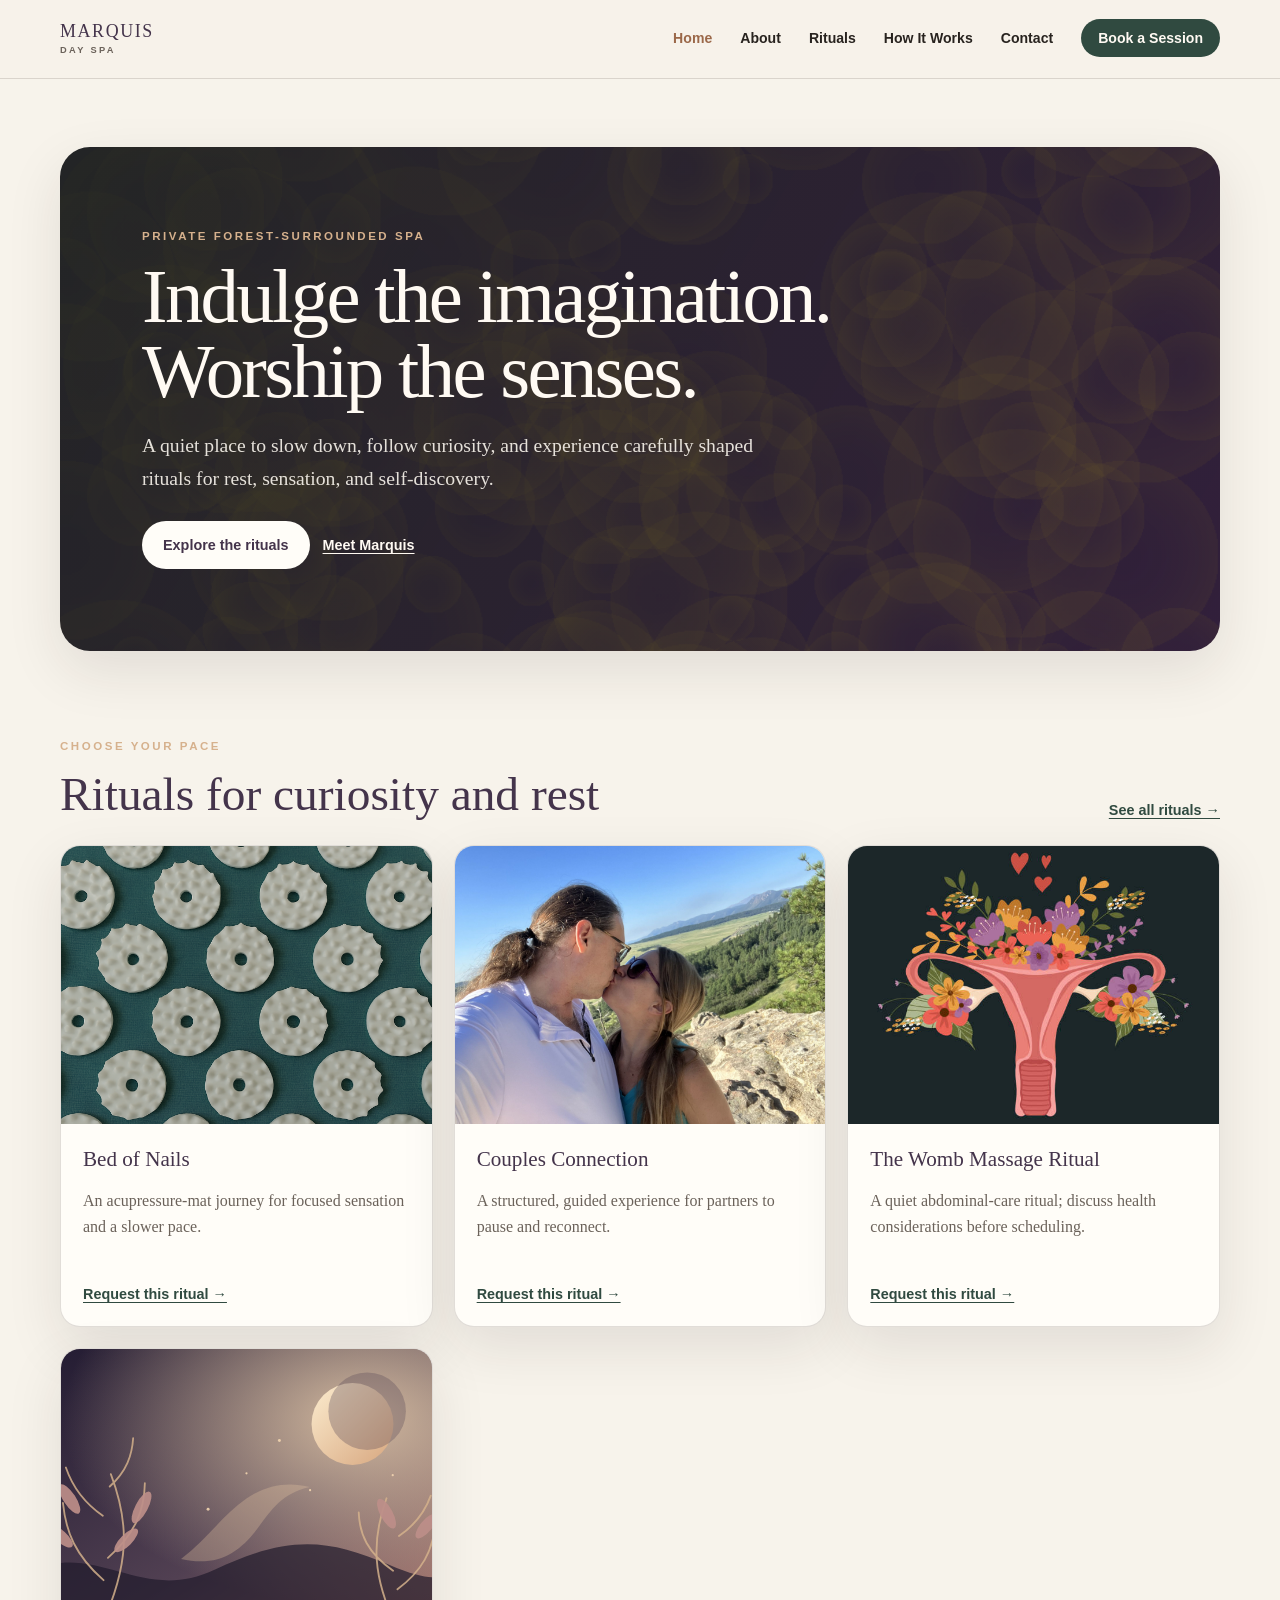
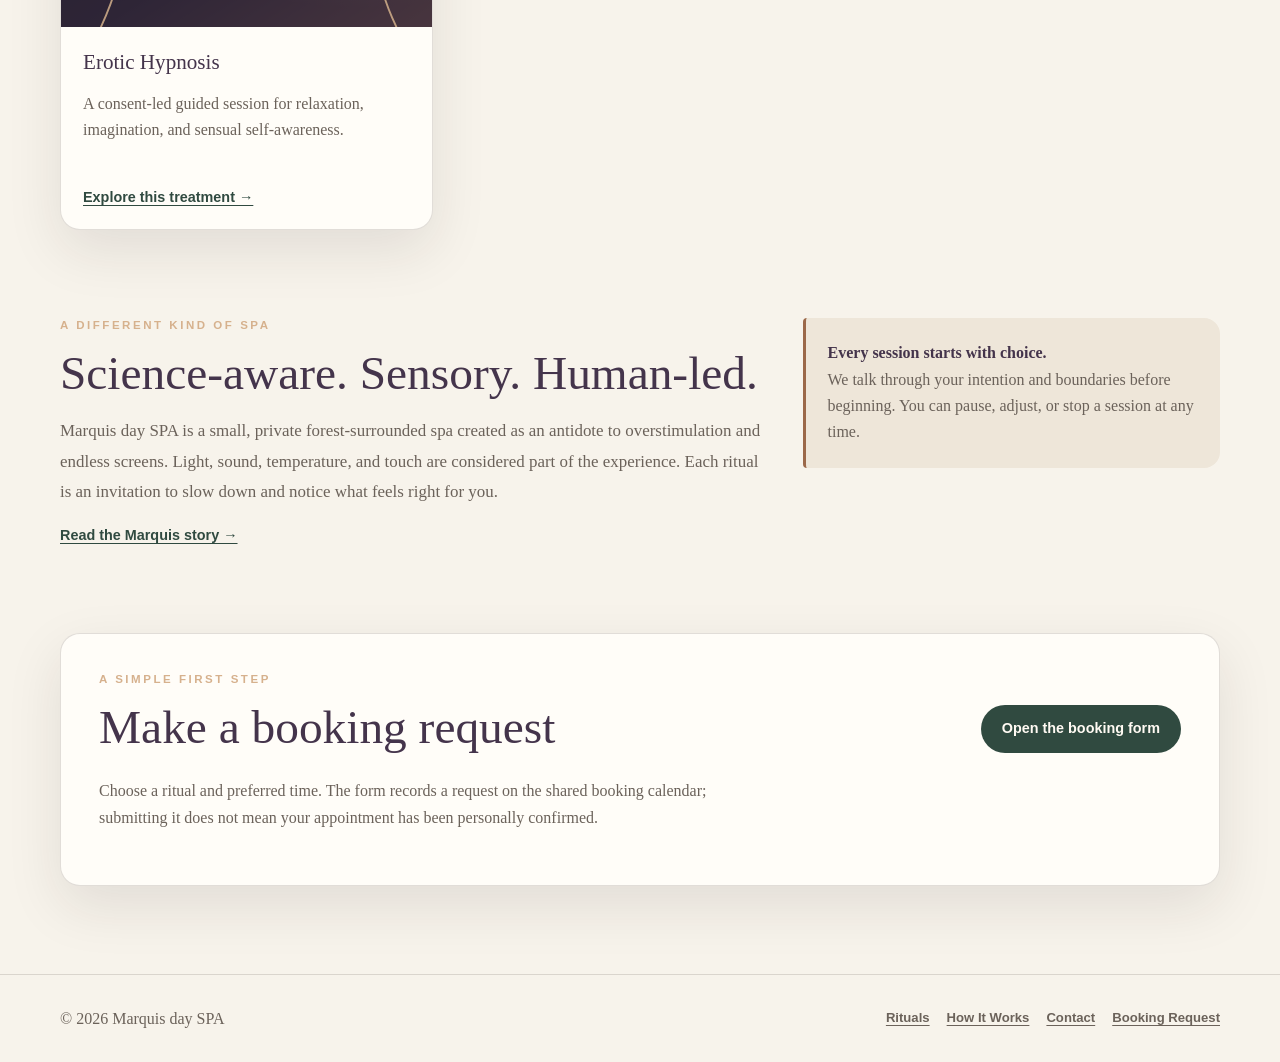
==== index.html @ 481f4c31 "deploy: dcmcshan/marquis-spa@319fe5476f44ca0e61ece6fa4d8bb4fc6981d856" ====
<!doctype html>
<html lang="en">
  <head>
    <meta charset="utf-8" />
    <meta name="viewport" content="width=device-width, initial-scale=1" />
    <meta name="description" content="A private, forest-surrounded spa for sensory rituals, deep rest, and embodied curiosity." />
    <meta name="theme-color" content="#f7f3eb" />
    <title>Marquis day SPA | Indulge the imagination</title>
    <link rel="stylesheet" href="/shared/site.css" />
  </head>
  <body>
    <a class="skip-link" href="#main">Skip to content</a>
    <header class="site-header">
      <nav class="nav-wrap" aria-label="Main navigation">
        <a class="brand" href="/">Marquis <span>day SPA</span></a>
        <ul class="nav-links">
          <li><a aria-current="page" href="/">Home</a></li>
          <li><a href="/about/">About</a></li>
          <li><a href="/product-category/services/">Rituals</a></li>
          <li><a href="/work-with-me/">How It Works</a></li>
          <li><a href="/contact/">Contact</a></li>
          <li><a class="nav-book" href="/booking/">Book a Session</a></li>
        </ul>
      </nav>
    </header>
    <main id="main" class="page">
      <section class="hero">
        <p class="eyebrow">Private forest-surrounded spa</p>
        <h1>Indulge the imagination. Worship the senses.</h1>
        <p class="lede">A quiet place to slow down, follow curiosity, and experience carefully shaped rituals for rest, sensation, and self-discovery.</p>
        <div class="hero-actions">
          <a class="button button-light" href="/product-category/services/">Explore the rituals</a>
          <a class="text-link" style="color:#fffaf3;align-self:center" href="/about/">Meet Marquis</a>
        </div>
      </section>

      <section class="section">
        <div class="section-head">
          <div>
            <p class="eyebrow">Choose your pace</p>
            <h2>Rituals for curiosity and rest</h2>
          </div>
          <a class="text-link" href="/product-category/services/">See all rituals →</a>
        </div>
        <div class="grid">
          <article class="treatment-card">
            <img src="/wp-content/uploads/2025/05/image.png" alt="Acupressure mat prepared for a quiet spa session" loading="lazy" />
            <div class="treatment-card-body">
              <h3>Bed of Nails</h3>
              <p>An acupressure-mat journey for focused sensation and a slower pace.</p>
              <a class="text-link" href="/booking/?service=Bed%20of%20Nails%3A%20The%20Acupressure%20Mat%20Journey">Request this ritual →</a>
            </div>
          </article>
          <article class="treatment-card">
            <img src="/wp-content/uploads/2026/01/img_8115-scaled.jpeg" alt="The Marquis spa space" loading="lazy" />
            <div class="treatment-card-body">
              <h3>Couples Connection</h3>
              <p>A structured, guided experience for partners to pause and reconnect.</p>
              <a class="text-link" href="/booking/?service=Couples%20Connection%20Ritual">Request this ritual →</a>
            </div>
          </article>
          <article class="treatment-card">
            <img src="/wp-content/uploads/2025/04/istockphoto-1406697805-612x612-1.jpg" alt="Warm, softly lit setting for the Womb Massage Ritual" loading="lazy" />
            <div class="treatment-card-body">
              <h3>The Womb Massage Ritual</h3>
              <p>A quiet abdominal-care ritual; discuss health considerations before scheduling.</p>
              <a class="text-link" href="/booking/?service=The%20Womb%20Massage%20Ritual%20%E2%80%93%20A%20Return%20to%20Center">Request this ritual →</a>
            </div>
          </article>
          <article class="treatment-card">
            <img src="/shop/erotic-hypnosis/treatment-art.svg" alt="Moonlit botanical artwork for Erotic Hypnosis" loading="lazy" />
            <div class="treatment-card-body">
              <h3>Erotic Hypnosis</h3>
              <p>A consent-led guided session for relaxation, imagination, and sensual self-awareness.</p>
              <a class="text-link" href="/shop/erotic-hypnosis/">Explore this treatment →</a>
            </div>
          </article>
        </div>
      </section>

      <section class="section two-col">
        <div>
          <p class="eyebrow">A different kind of spa</p>
          <h2 class="page-title">Science-aware. Sensory. Human-led.</h2>
          <p class="prose">Marquis day SPA is a small, private forest-surrounded spa created as an antidote to overstimulation and endless screens. Light, sound, temperature, and touch are considered part of the experience. Each ritual is an invitation to slow down and notice what feels right for you.</p>
          <a class="text-link" href="/about/">Read the Marquis story →</a>
        </div>
        <aside class="callout"><strong>Every session starts with choice.</strong><br />We talk through your intention and boundaries before beginning. You can pause, adjust, or stop a session at any time.</aside>
      </section>

      <section class="section content-card">
        <div class="section-head">
          <div><p class="eyebrow">A simple first step</p><h2>Make a booking request</h2></div>
          <a class="button" href="/booking/">Open the booking form</a>
        </div>
        <p class="section-intro">Choose a ritual and preferred time. The form records a request on the shared booking calendar; submitting it does not mean your appointment has been personally confirmed.</p>
      </section>
    </main>
    <footer class="site-footer">
      <div class="footer-wrap"><span>© 2026 Marquis day SPA</span><nav class="footer-nav" aria-label="Footer navigation"><a href="/product-category/services/">Rituals</a><a href="/work-with-me/">How It Works</a><a href="/contact/">Contact</a><a href="/booking/">Booking Request</a></nav></div>
    </footer>
  </body>
</html>
---- shared/site.css ----
:root {
  color-scheme: light;
  --ink: #28231f;
  --muted: #6b625a;
  --paper: #f7f3eb;
  --paper-deep: #eee6d9;
  --card: #fffdf8;
  --plum: #44344b;
  --forest: #304a40;
  --copper: #9b6849;
  --line: rgba(55, 43, 37, .15);
  --shadow: 0 20px 55px rgba(42, 34, 29, .10);
  font-family: Georgia, "Times New Roman", serif;
  color: var(--ink);
  background: var(--paper);
  font-synthesis: none;
  text-rendering: optimizeLegibility;
}

* { box-sizing: border-box; }
html { scroll-behavior: smooth; }
body { margin: 0; min-width: 320px; background: var(--paper); }
img { display: block; max-width: 100%; }
a { color: var(--forest); text-underline-offset: .2em; }
a:hover { color: var(--copper); }
a:focus-visible, button:focus-visible, input:focus-visible, select:focus-visible,
textarea:focus-visible { outline: 3px solid #c48b58; outline-offset: 3px; }
.skip-link { position: absolute; left: 1rem; top: -5rem; z-index: 10; background: var(--card); padding: .8rem 1rem; }
.skip-link:focus { top: 1rem; }
.site-header { border-bottom: 1px solid var(--line); background: rgba(247, 243, 235, .96); }
.nav-wrap { width: min(1160px, calc(100% - 40px)); margin: auto; min-height: 78px; display: flex; align-items: center; justify-content: space-between; gap: 24px; }
.brand { color: var(--plum); text-decoration: none; font-size: 1.12rem; letter-spacing: .09em; text-transform: uppercase; white-space: nowrap; }
.brand span { display: block; margin-top: 3px; color: var(--muted); font: 600 .58rem/1.2 Arial, sans-serif; letter-spacing: .25em; }
.nav-links { display: flex; align-items: center; gap: clamp(12px, 2.2vw, 28px); margin: 0; padding: 0; list-style: none; }
.nav-links a { color: var(--ink); text-decoration: none; font: 600 .88rem/1.4 Arial, sans-serif; }
.nav-links a[aria-current="page"] { color: var(--copper); }
.nav-links .nav-book { padding: 11px 17px; border-radius: 999px; color: #fffaf3; background: var(--forest); }
.nav-links .nav-book:hover { background: var(--plum); }
.page { width: min(1160px, calc(100% - 40px)); margin: auto; padding: 68px 0 88px; }
.hero { position: relative; overflow: hidden; padding: clamp(38px, 7vw, 82px); border-radius: 30px; color: #fffaf3; background: linear-gradient(120deg, rgba(34, 39, 35, .91), rgba(54, 42, 58, .67)), url("../wp-content/uploads/2025/04/indulge_worship_background_distinct.png") center 48% / cover; box-shadow: var(--shadow); }
.hero h1 { max-width: 850px; margin: 0; font-size: clamp(2.6rem, 6vw, 5.6rem); line-height: .98; font-weight: 400; letter-spacing: -.035em; }
.hero .lede { max-width: 650px; color: rgba(255, 250, 243, .88); }
.eyebrow { margin: 0 0 15px; color: #d6b18d; font: 700 .72rem/1.3 Arial, sans-serif; letter-spacing: .22em; text-transform: uppercase; }
.lede { max-width: 730px; margin: 20px 0 0; color: var(--muted); font-size: clamp(1.05rem, 1.7vw, 1.23rem); line-height: 1.65; }
.hero-actions { display: flex; flex-wrap: wrap; gap: 13px; margin-top: 27px; }
.button { display: inline-flex; min-height: 48px; align-items: center; justify-content: center; padding: 13px 20px; border: 1px solid transparent; border-radius: 999px; background: var(--forest); color: #fffaf3; font: 700 .9rem/1.2 Arial, sans-serif; text-decoration: none; transition: background .18s ease, transform .18s ease; }
.button:hover { transform: translateY(-1px); background: var(--plum); color: #fffaf3; }
.button-light { background: var(--card); color: var(--plum); }
.button-light:hover { background: #f1e4d5; color: var(--plum); }
.text-link { font: 700 .9rem/1.4 Arial, sans-serif; }
.section { margin-top: clamp(54px, 8vw, 88px); }
.section-head { display: flex; justify-content: space-between; align-items: end; gap: 24px; margin-bottom: 24px; }
.section h2, .page-title { margin: 0; color: var(--plum); font-size: clamp(1.9rem, 3.7vw, 3rem); line-height: 1.08; font-weight: 400; }
.section-intro { max-width: 660px; color: var(--muted); line-height: 1.7; }
.grid { display: grid; grid-template-columns: repeat(3, minmax(0, 1fr)); gap: 21px; }
.treatment-card, .content-card { overflow: hidden; border: 1px solid var(--line); border-radius: 20px; background: var(--card); box-shadow: var(--shadow); }
.treatment-card img { width: 100%; aspect-ratio: 4 / 3; object-fit: cover; background: var(--paper-deep); }
.treatment-card-body { padding: 22px; }
.treatment-card h3 { margin: 0; color: var(--plum); font-size: 1.32rem; line-height: 1.25; font-weight: 400; }
.treatment-card p { min-height: 4.8em; color: var(--muted); line-height: 1.6; }
.treatment-card .text-link { display: inline-block; margin-top: 3px; }
.two-col { display: grid; grid-template-columns: minmax(0, 1.35fr) minmax(260px, .8fr); gap: 38px; align-items: start; }
.content-card { padding: clamp(23px, 4vw, 38px); }
.prose { max-width: 780px; color: var(--muted); font-size: 1.06rem; line-height: 1.8; }
.prose h2, .prose h3 { margin-top: 1.8em; color: var(--plum); font-weight: 400; line-height: 1.2; }
.prose h2:first-child, .prose h3:first-child { margin-top: 0; }
.prose p { margin: 0 0 1.2em; }
.prose ul, .note-list { padding-left: 1.3em; }
.prose li, .note-list li { margin: .55em 0; }
.portrait { width: 100%; border-radius: 22px; aspect-ratio: 4 / 5; object-fit: cover; }
.callout { padding: 22px; border-left: 3px solid var(--copper); border-radius: 4px 16px 16px 4px; background: var(--paper-deep); color: var(--muted); line-height: 1.65; }
.callout strong { color: var(--plum); }
.faq details { padding: 18px 0; border-bottom: 1px solid var(--line); }
.faq summary { color: var(--plum); cursor: pointer; font-size: 1.12rem; }
.faq details p { color: var(--muted); line-height: 1.65; }
.site-footer { padding: 34px 0; border-top: 1px solid var(--line); color: var(--muted); }
.footer-wrap { width: min(1160px, calc(100% - 40px)); margin: auto; display: flex; justify-content: space-between; gap: 25px; align-items: center; }
.footer-nav { display: flex; gap: 17px; flex-wrap: wrap; }
.footer-nav a { color: var(--muted); font: 600 .82rem/1.4 Arial, sans-serif; }
.small { font-size: .9rem; line-height: 1.6; }
.service-art { width: min(100%, 760px); margin-bottom: 26px; border-radius: 22px; box-shadow: var(--shadow); }
.notice { margin-top: 22px; padding: 17px 20px; border: 1px solid var(--line); border-radius: 14px; background: rgba(255,255,255,.5); color: var(--muted); font-size: .92rem; line-height: 1.6; }

@media (max-width: 850px) {
  .nav-wrap { align-items: flex-start; flex-direction: column; padding: 17px 0; gap: 14px; }
  .nav-links { width: 100%; flex-wrap: wrap; gap: 10px 18px; }
  .grid { grid-template-columns: repeat(2, minmax(0, 1fr)); }
  .two-col { grid-template-columns: 1fr; }
  .portrait { max-height: 460px; aspect-ratio: 16 / 10; }
}
@media (max-width: 580px) {
  .nav-wrap, .page, .footer-wrap { width: min(100% - 28px, 1160px); }
  .page { padding: 35px 0 60px; }
  .nav-links { gap: 10px 14px; }
  .nav-links a { font-size: .82rem; }
  .nav-links .nav-book { padding: 9px 13px; }
  .hero { padding: 34px 24px; border-radius: 22px; }
  .grid { grid-template-columns: 1fr; }
  .treatment-card p { min-height: 0; }
  .section-head, .footer-wrap { align-items: flex-start; flex-direction: column; }
}
@media (prefers-reduced-motion: reduce) {
  html { scroll-behavior: auto; }
  *, *::before, *::after { transition-duration: .01ms !important; }
}
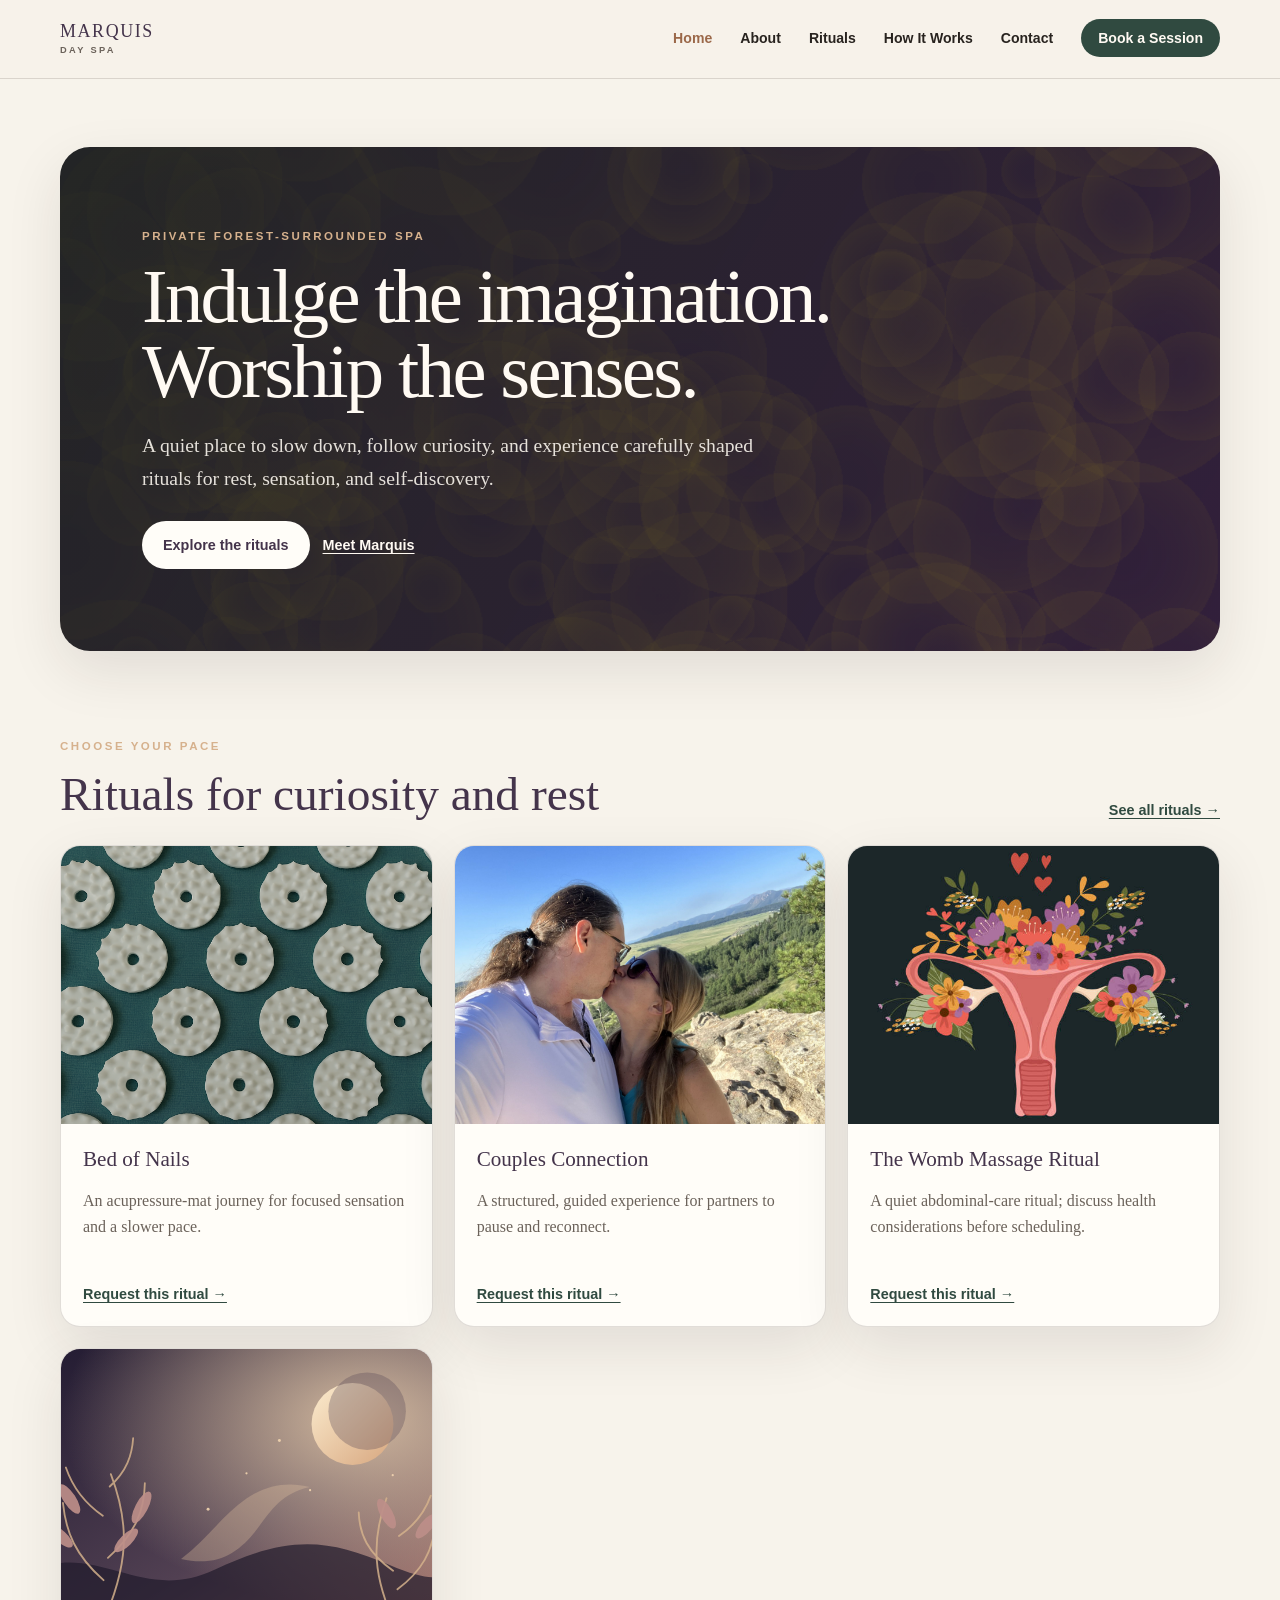
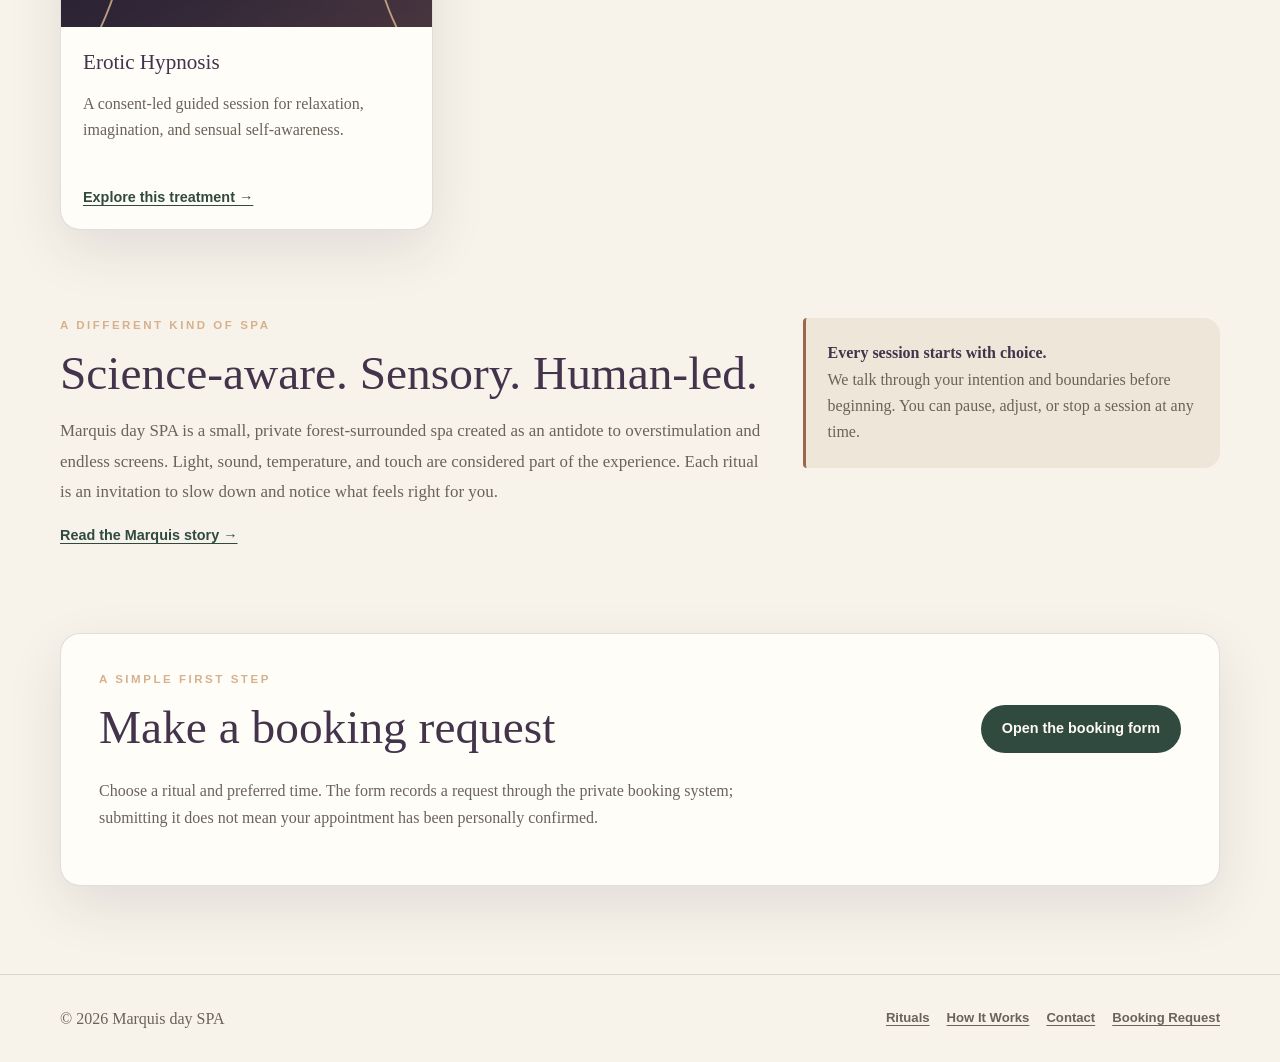
==== commit 0fe49936: "deploy: dcmcshan/marquis-spa@57ac5132b79d057a14b7dee17a7a75c6e9c8cf83" ====
--- a/index.html
+++ b/index.html
@@ -93,7 +93,7 @@
           <div><p class="eyebrow">A simple first step</p><h2>Make a booking request</h2></div>
           <a class="button" href="/booking/">Open the booking form</a>
         </div>
-        <p class="section-intro">Choose a ritual and preferred time. The form records a request on the shared booking calendar; submitting it does not mean your appointment has been personally confirmed.</p>
+        <p class="section-intro">Choose a ritual and preferred time. The form records a request through the private booking system; submitting it does not mean your appointment has been personally confirmed.</p>
       </section>
     </main>
     <footer class="site-footer">
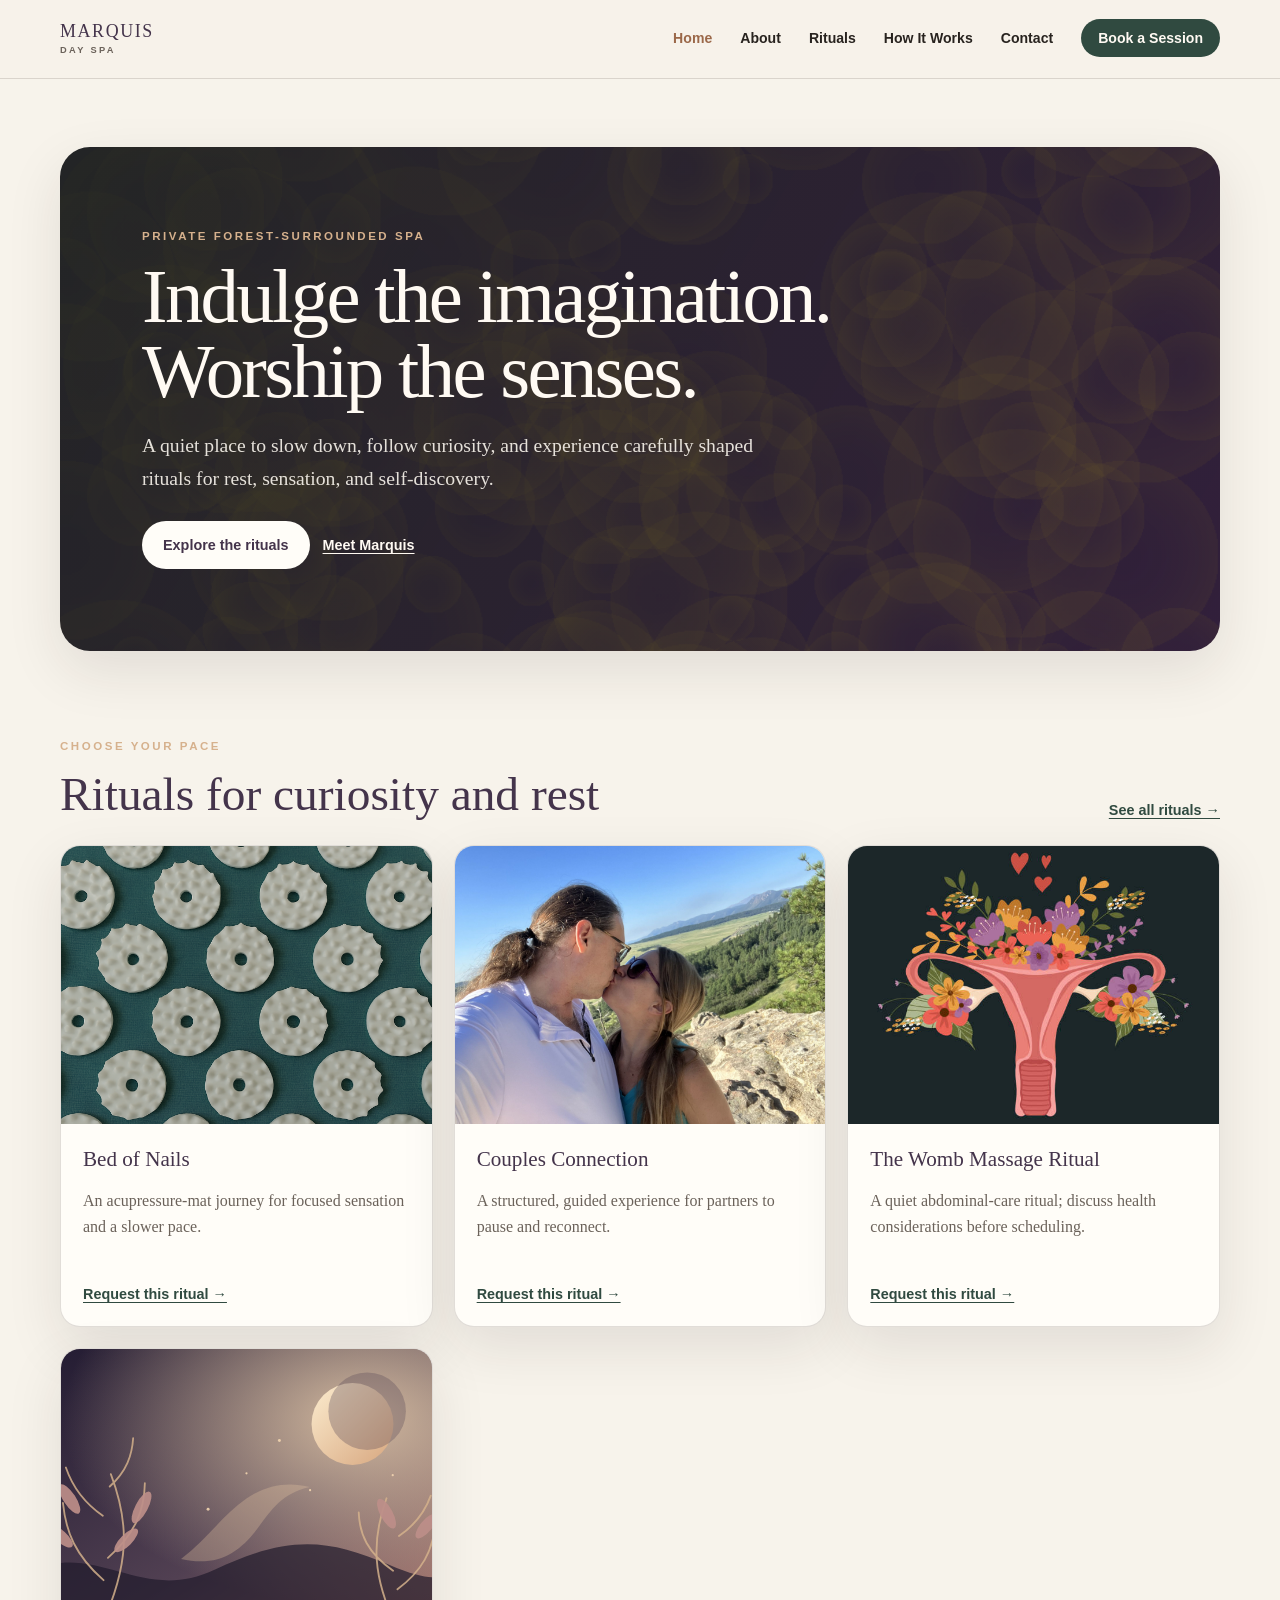
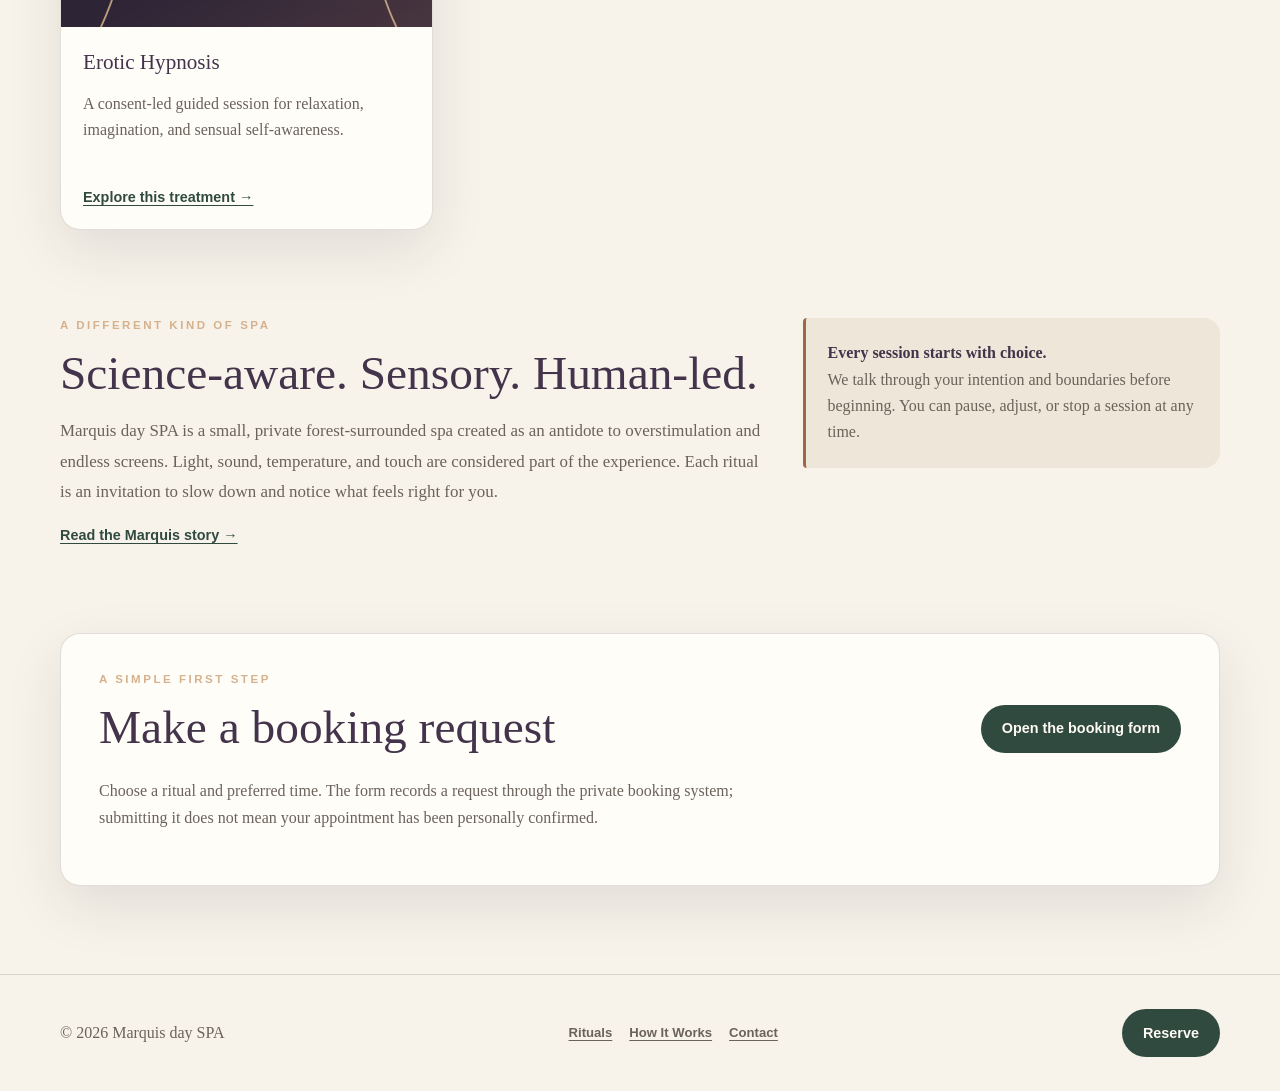
==== commit 4b2bf933: "deploy: dcmcshan/marquis-spa@16886ebc44b0e0ff4396e5eed9a0098b3b1208ea" ====
--- a/index.html
+++ b/index.html
@@ -97,7 +97,7 @@
       </section>
     </main>
     <footer class="site-footer">
-      <div class="footer-wrap"><span>© 2026 Marquis day SPA</span><nav class="footer-nav" aria-label="Footer navigation"><a href="/product-category/services/">Rituals</a><a href="/work-with-me/">How It Works</a><a href="/contact/">Contact</a><a href="/booking/">Booking Request</a></nav></div>
+      <div class="footer-wrap"><span>© 2026 Marquis day SPA</span><nav class="footer-nav" aria-label="Footer navigation"><a href="/product-category/services/">Rituals</a><a href="/work-with-me/">How It Works</a><a href="/contact/">Contact</a></nav><a class="button footer-reserve" href="/booking/">Reserve</a></div>
     </footer>
   </body>
 </html>
--- a/shared/site.css
+++ b/shared/site.css
@@ -77,6 +77,7 @@
 .footer-wrap { width: min(1160px, calc(100% - 40px)); margin: auto; display: flex; justify-content: space-between; gap: 25px; align-items: center; }
 .footer-nav { display: flex; gap: 17px; flex-wrap: wrap; }
 .footer-nav a { color: var(--muted); font: 600 .82rem/1.4 Arial, sans-serif; }
+.footer-reserve { flex-shrink: 0; white-space: nowrap; }
 .small { font-size: .9rem; line-height: 1.6; }
 .service-art { width: min(100%, 760px); margin-bottom: 26px; border-radius: 22px; box-shadow: var(--shadow); }
 .notice { margin-top: 22px; padding: 17px 20px; border: 1px solid var(--line); border-radius: 14px; background: rgba(255,255,255,.5); color: var(--muted); font-size: .92rem; line-height: 1.6; }
@@ -98,6 +99,7 @@
   .grid { grid-template-columns: 1fr; }
   .treatment-card p { min-height: 0; }
   .section-head, .footer-wrap { align-items: flex-start; flex-direction: column; }
+  .footer-reserve { width: 100%; }
 }
 @media (prefers-reduced-motion: reduce) {
   html { scroll-behavior: auto; }
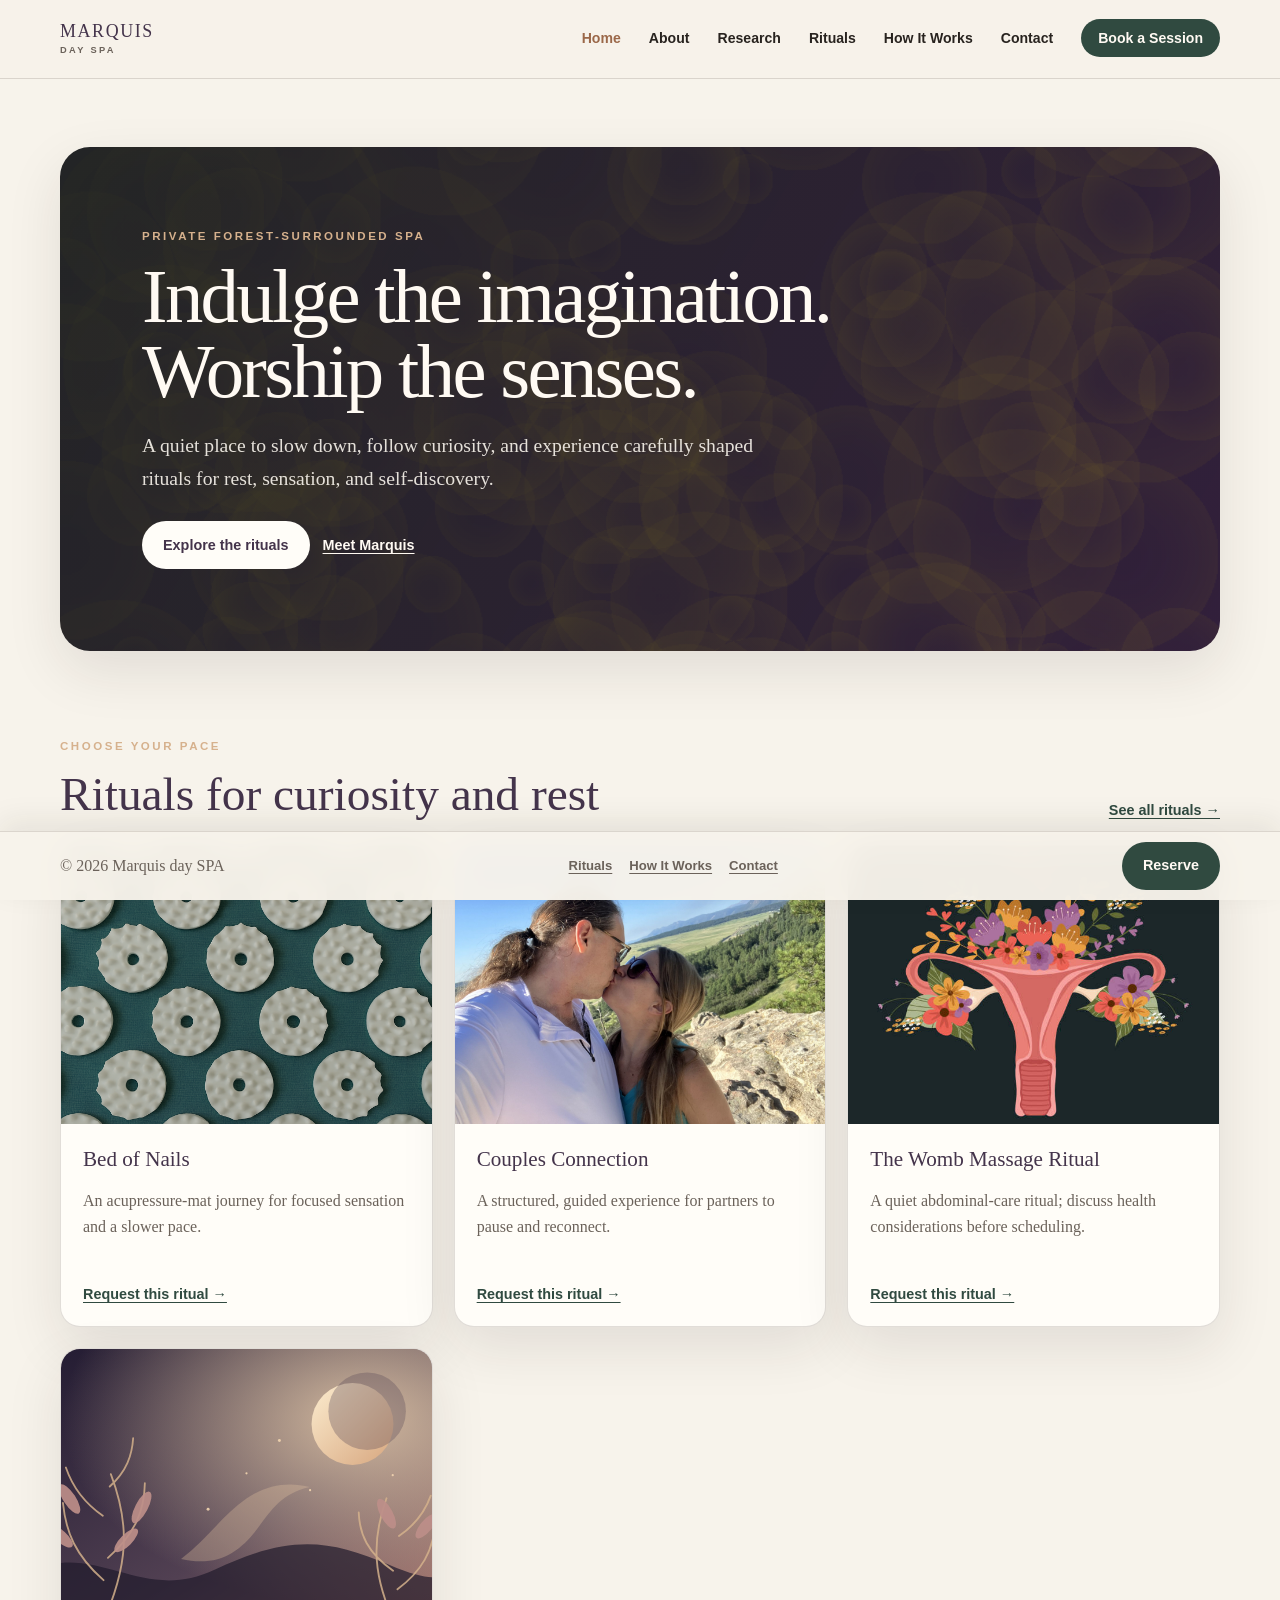
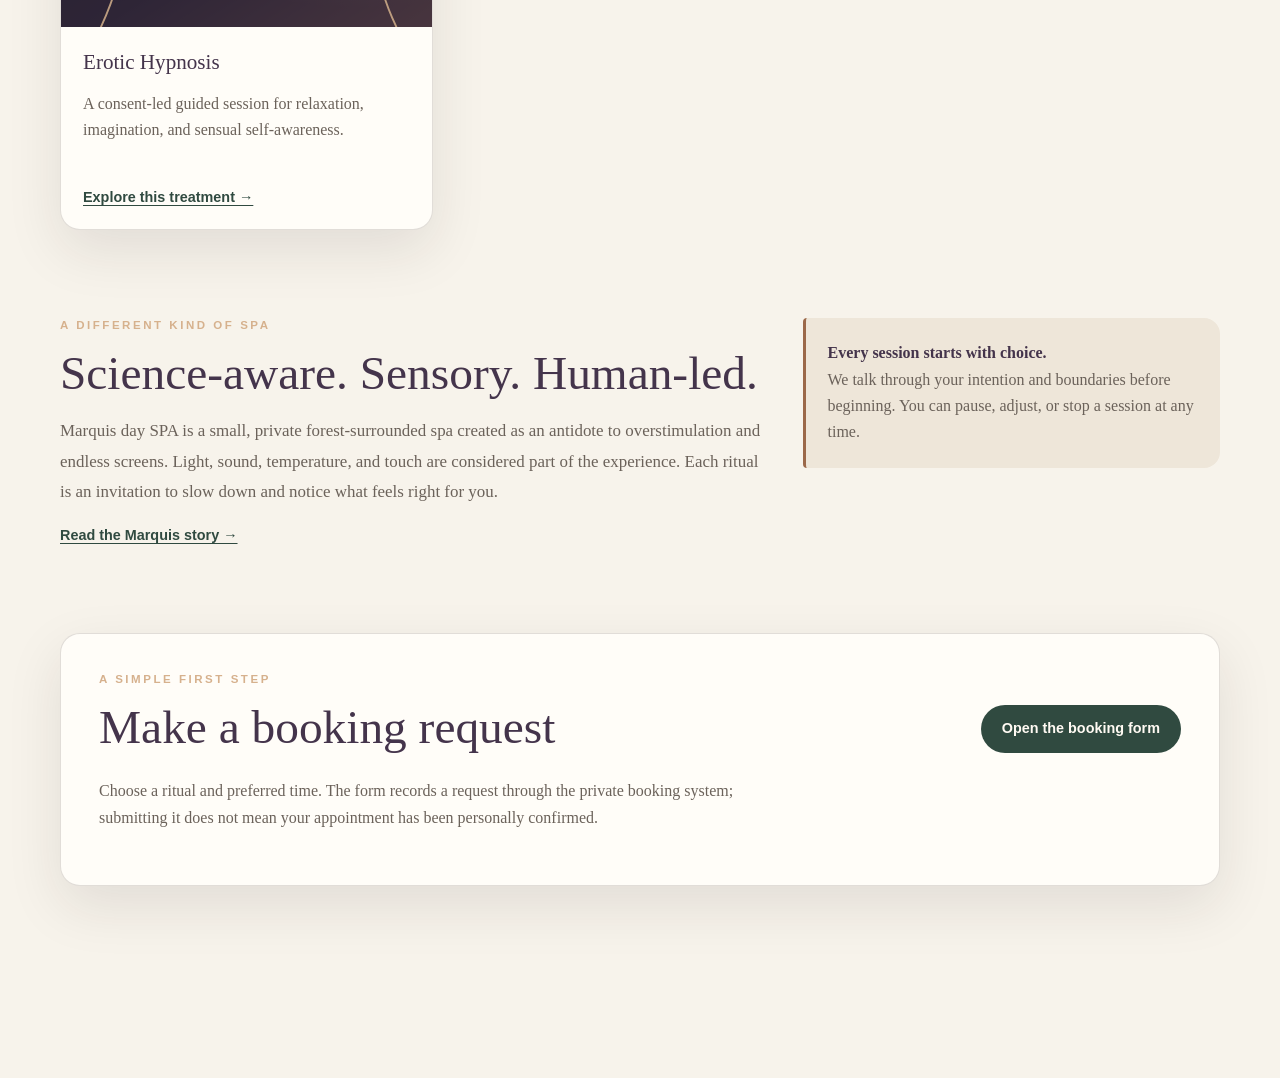
==== commit eb68a1cf: "deploy: dcmcshan/marquis-spa@19f25e2fb89eed4baed09f01ac57e5b381fc2c93" ====
--- a/index.html
+++ b/index.html
@@ -16,6 +16,7 @@
         <ul class="nav-links">
           <li><a aria-current="page" href="/">Home</a></li>
           <li><a href="/about/">About</a></li>
+          <li><a href="/research/">Research</a></li>
           <li><a href="/product-category/services/">Rituals</a></li>
           <li><a href="/work-with-me/">How It Works</a></li>
           <li><a href="/contact/">Contact</a></li>
--- a/shared/site.css
+++ b/shared/site.css
@@ -19,7 +19,7 @@
 
 * { box-sizing: border-box; }
 html { scroll-behavior: smooth; }
-body { margin: 0; min-width: 320px; background: var(--paper); }
+body { margin: 0; min-width: 320px; padding-bottom: 104px; background: var(--paper); }
 img { display: block; max-width: 100%; }
 a { color: var(--forest); text-underline-offset: .2em; }
 a:hover { color: var(--copper); }
@@ -73,7 +73,7 @@
 .faq details { padding: 18px 0; border-bottom: 1px solid var(--line); }
 .faq summary { color: var(--plum); cursor: pointer; font-size: 1.12rem; }
 .faq details p { color: var(--muted); line-height: 1.65; }
-.site-footer { padding: 34px 0; border-top: 1px solid var(--line); color: var(--muted); }
+.site-footer { position: fixed; inset: auto 0 0; z-index: 1000; padding: 10px 0 calc(10px + env(safe-area-inset-bottom)); border-top: 1px solid var(--line); background: rgba(247, 243, 235, .97); color: var(--muted); box-shadow: 0 -10px 30px rgba(42, 34, 29, .08); backdrop-filter: blur(14px); }
 .footer-wrap { width: min(1160px, calc(100% - 40px)); margin: auto; display: flex; justify-content: space-between; gap: 25px; align-items: center; }
 .footer-nav { display: flex; gap: 17px; flex-wrap: wrap; }
 .footer-nav a { color: var(--muted); font: 600 .82rem/1.4 Arial, sans-serif; }
@@ -91,14 +91,18 @@
 }
 @media (max-width: 580px) {
   .nav-wrap, .page, .footer-wrap { width: min(100% - 28px, 1160px); }
-  .page { padding: 35px 0 60px; }
+  body { padding-bottom: calc(76px + env(safe-area-inset-bottom)); }
+  .site-footer { padding: 8px 0 calc(8px + env(safe-area-inset-bottom)); }
   .nav-links { gap: 10px 14px; }
   .nav-links a { font-size: .82rem; }
   .nav-links .nav-book { padding: 9px 13px; }
+  .page { padding: 35px 0 60px; }
   .hero { padding: 34px 24px; border-radius: 22px; }
   .grid { grid-template-columns: 1fr; }
   .treatment-card p { min-height: 0; }
-  .section-head, .footer-wrap { align-items: flex-start; flex-direction: column; }
+  .section-head { align-items: flex-start; flex-direction: column; }
+  .footer-wrap { justify-content: center; }
+  .footer-wrap > span, .footer-nav { display: none; }
   .footer-reserve { width: 100%; }
 }
 @media (prefers-reduced-motion: reduce) {
